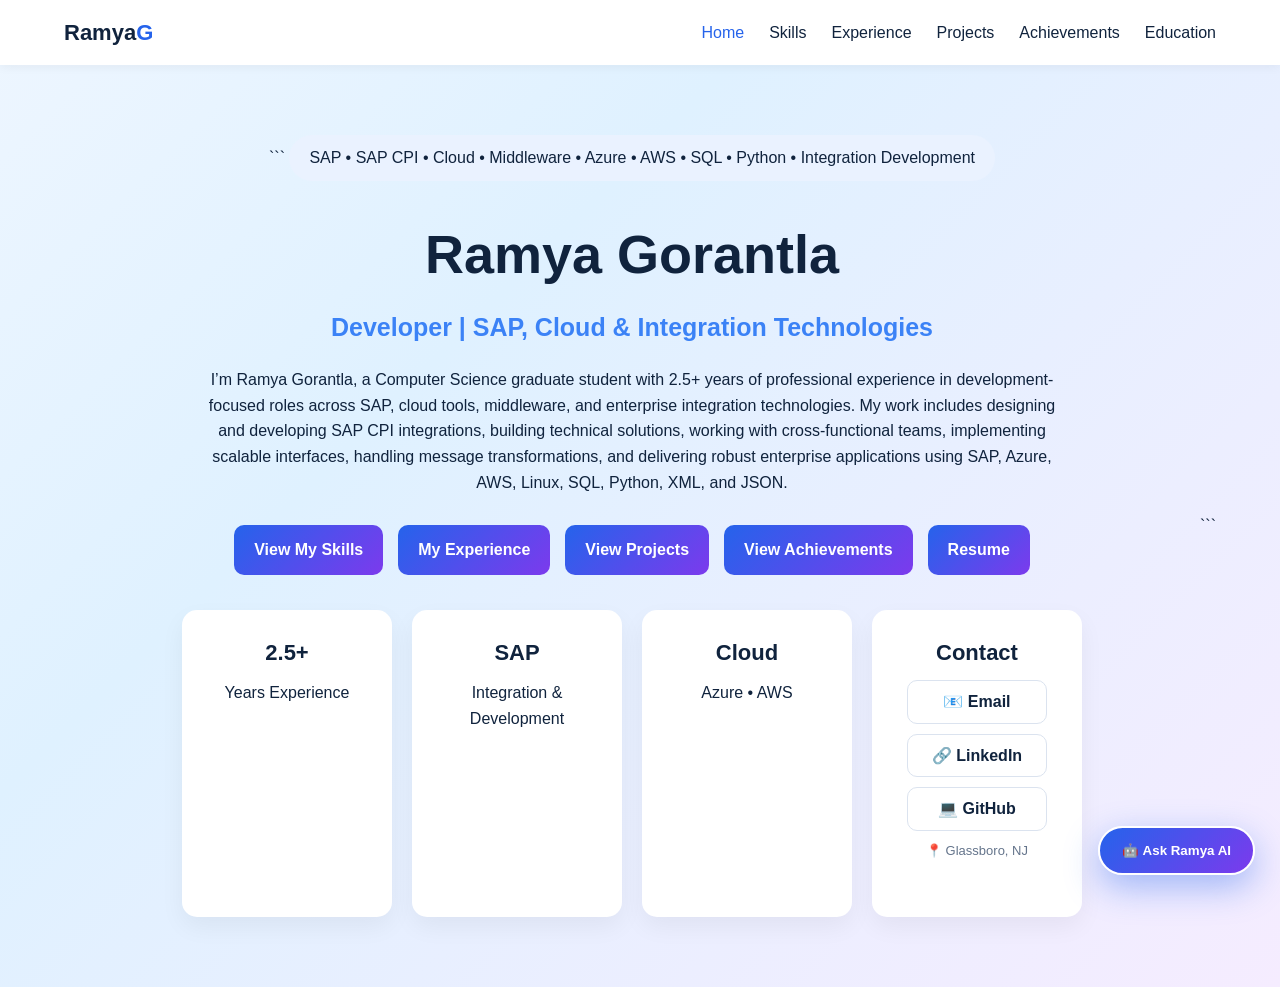
==== index.html @ 00a79044 "Update index.html" ====
<!DOCTYPE html>

<html lang="en">
<head>
  <meta charset="UTF-8" />
  <meta name="viewport" content="width=device-width, initial-scale=1.0" />
  <title>Ramya Gorantla | Portfolio</title>
  <link rel="stylesheet" href="./style.css?v=113">
</head>
<body>

<nav class="navbar">
  <div class="nav-container">
    <div class="logo">Ramya<span>G</span></div>
    <ul class="nav-links">
      <li><a class="active" href="index.html">Home</a></li>
      <li><a href="skills.html">Skills</a></li>
      <li><a href="experience.html">Experience</a></li>
      <li><a href="projects.html">Projects</a></li>
      <li><a href="achievements.html">Achievements</a></li>
      <li><a href="education.html">Education</a></li>
    </ul>
  </div>
</nav>

<div class="container">
  <section class="hero">
    <div class="hero-left">

```
  <p class="tag">SAP • SAP CPI • Cloud • Middleware • Azure • AWS • SQL • Python • Integration Development</p>

  <h1>Ramya Gorantla</h1>
  <h2>Developer | SAP, Cloud & Integration Technologies</h2>

  <p>
    I’m Ramya Gorantla, a Computer Science graduate student with 2.5+ years of professional experience in development-focused roles across SAP, cloud tools, middleware, and enterprise integration technologies.
    My work includes designing and developing SAP CPI integrations, building technical solutions, working with cross-functional teams, implementing scalable interfaces, handling message transformations, and delivering robust enterprise applications using SAP, Azure, AWS, Linux, SQL, Python, XML, and JSON.
  </p>

  <div class="hero-buttons">
    <a class="btn btn-primary" href="skills.html">View My Skills</a>
    <a class="btn btn-primary" href="experience.html">My Experience</a>
    <a class="btn btn-primary" href="projects.html">View Projects</a>
    <a class="btn btn-primary" href="achievements.html">View Achievements</a>
    <a class="btn btn-primary" href="Ramya_Gorantla_Resume.pdf" target="_blank">Resume</a>
  </div>

  <div class="quick-info">

    <div class="info-box">
      <h3>2.5+</h3>
      <p>Years Experience</p>
    </div>

    <div class="info-box">
      <h3>SAP</h3>
      <p>Integration & Development</p>
    </div>

    <div class="info-box">
      <h3>Cloud</h3>
      <p>Azure • AWS</p>
    </div>

    <!-- CONTACT BOX -->
    <div class="info-box">
      <h3>Contact</h3>

      <div class="contact-links">
        <a href="mailto:ramyagorantla786@gmail.com">📧 Email</a>
        <a href="https://www.linkedin.com/in/ramya-gorantla-396429210" target="_blank">🔗 LinkedIn</a>
        <a href="https://github.com/ramyagorantla-dev" target="_blank">💻 GitHub</a>
      </div>

      <p style="margin-top:10px; font-size:13px; color:#64748b;">
        📍 Glassboro, NJ
      </p>

    </div>

  </div>

</div>
```

  </section>
</div>

<!-- SINGLE OVERLAY -->

<div class="chat-overlay" id="chatOverlay"></div>

<button id="openChatbotBtn" class="floating-ai-button" type="button">
  🤖 <span>Ask Ramya AI</span>
</button>

<div class="chatbot-popup" id="chatbotPopup">
  <div class="chatbot-header">
    <span>Ramya AI Assistant</span>

```
<div class="chatbot-header-actions">
  <button id="maximizeChatbotBtn" type="button" title="Maximize">⛶</button>
  <button id="closeChatbotBtn" type="button" title="Close">×</button>
</div>
```

  </div>

  <iframe
    src="https://ramya-ai.onrender.com"
    class="chatbot-frame"
    title="Ramya AI Portfolio Assistant">
  </iframe>
</div>

<script>
  const openBtn = document.getElementById("openChatbotBtn");
  const closeBtn = document.getElementById("closeChatbotBtn");
  const maximizeBtn = document.getElementById("maximizeChatbotBtn");
  const chatbot = document.getElementById("chatbotPopup");
  const overlay = document.getElementById("chatOverlay");

  openBtn.onclick = function () {
    chatbot.classList.add("show-chatbot");
    overlay.classList.add("show-overlay");
  };

  closeBtn.onclick = function () {
    chatbot.classList.remove("show-chatbot");
    chatbot.classList.remove("chatbot-maximized");
    overlay.classList.remove("show-overlay");
    maximizeBtn.textContent = "⛶";
  };

  overlay.onclick = closeBtn.onclick;

  maximizeBtn.onclick = function () {
    chatbot.classList.toggle("chatbot-maximized");
    maximizeBtn.textContent = chatbot.classList.contains("chatbot-maximized") ? "🗗" : "⛶";
  };
</script>

</body>
</html>
---- style.css ----
/* ===== RESET ===== */
* {
  margin: 0;
  padding: 0;
  box-sizing: border-box;
  font-family: "Segoe UI", Arial, sans-serif;
}

/* ===== BODY ===== */
body {
  background: linear-gradient(135deg, #eef6ff 0%, #dff1ff 35%, #f5ecff 100%);
  color: #10233d;
  line-height: 1.6;
}

/* ===== NAVBAR ===== */
.navbar {
  width: 100%;
  background: white;
  padding: 15px 0;
  box-shadow: 0 2px 10px rgba(0,0,0,0.05);
}

.nav-container {
  width: 90%;
  margin: auto;
  display: flex;
  justify-content: space-between;
  align-items: center;
}

.logo {
  font-size: 22px;
  font-weight: bold;
}

.logo span {
  color: #2563eb;
}

.nav-links {
  list-style: none;
  display: flex;
  gap: 25px;
}

.nav-links a {
  text-decoration: none;
  color: #10233d;
  font-weight: 500;
}

.nav-links a.active {
  color: #2563eb;
}

/* ===== HERO ===== */
.container {
  width: 90%;
  max-width: 1200px;
  margin: auto;
}

.hero {
  min-height: calc(100vh - 70px);
  display: flex;
  justify-content: center;
  align-items: center;
  padding: 70px 0;
}

.hero-left {
  max-width: 900px;
  text-align: center;
  margin: 0 auto;
}

/* ===== TAG ===== */
.tag {
  display: inline-block;
  background: #eaf2ff;
  padding: 10px 20px;
  border-radius: 30px;
  margin-bottom: 25px;
}

/* ===== TEXT ===== */
.hero h1 {
  font-size: 54px;
  margin-bottom: 10px;
}

.hero h2 {
  font-size: 25px;
  color: #3b82f6;
  margin-bottom: 20px;
}

.hero p {
  margin: 0 auto 30px;
  max-width: 850px;
}

/* ===== BUTTONS ===== */
.hero-buttons {
  display: flex;
  justify-content: center;
  flex-wrap: wrap;
  gap: 15px;
  margin-bottom: 35px;
}

.btn {
  padding: 12px 20px;
  border-radius: 10px;
  text-decoration: none;
  font-weight: 600;
}

.btn-primary {
  background: linear-gradient(135deg, #2563eb, #7c3aed);
  color: white;
}

/* ===== INFO BOXES (FIXED) ===== */
.quick-info {
  display: grid;
  grid-template-columns: repeat(4, 1fr);
  gap: 20px;
  max-width: 1050px;
  margin: 0 auto;
}

.info-box {
  background: white;
  padding: 25px;
  border-radius: 15px;
  min-height: 200px;
  text-align: center;
  box-shadow: 0 10px 25px rgba(0,0,0,0.05);
}

.info-box h3 {
  font-size: 22px;
  margin-bottom: 10px;
}

/* ===== CONTACT LINKS ===== */
.contact-links {
  display: flex;
  flex-direction: column;
  gap: 10px;
  align-items: center;
}

.contact-links a {
  width: 140px;
  padding: 8px 10px;
  border: 1px solid #dbe3ef;
  border-radius: 10px;
  text-decoration: none;
  color: #10233d;
  font-weight: 600;
  background: white;
}

/* ===== FLOATING BUTTON ===== */
.floating-ai-button {
  position: fixed;
  right: 25px;
  bottom: 25px;
  z-index: 999999;
  background: linear-gradient(135deg, #2563eb, #7c3aed);
  color: white;
  border: 2px solid white;
  padding: 15px 22px;
  border-radius: 999px;
  font-weight: 700;
  cursor: pointer;
  box-shadow: 0 12px 35px rgba(37,99,235,0.4);
}

/* ===== OVERLAY ===== */
.chat-overlay {
  position: fixed;
  inset: 0;
  background: rgba(15, 23, 42, 0.35);
  backdrop-filter: blur(4px);
  z-index: 999997;
  display: none;
}

.chat-overlay.show-overlay {
  display: block;
}

/* ===== CHATBOT ===== */
.chatbot-popup {
  position: fixed;
  top: 0;
  right: 0;
  width: 430px;
  height: 100vh;
  background: #0f172a;
  transform: translateX(100%);
  transition: transform 0.35s ease;
  z-index: 999998;
  display: flex;
  flex-direction: column;
}

.chatbot-popup.show-chatbot {
  transform: translateX(0);
}

.chatbot-header {
  height: 58px;
  background: linear-gradient(135deg, #2563eb, #7c3aed);
  color: white;
  display: flex;
  justify-content: space-between;
  align-items: center;
  padding: 16px;
  font-weight: 700;
}

.chatbot-frame {
  width: 100%;
  height: calc(100% - 58px);
  border: none;
}

/* ===== RESPONSIVE ===== */
@media (max-width: 900px) {
  .quick-info {
    grid-template-columns: repeat(2, 1fr);
  }
}

@media (max-width: 600px) {
  .quick-info {
    grid-template-columns: 1fr;
  }

  .hero h1 {
    font-size: 38px;
  }

  .hero h2 {
    font-size: 22px;
  }

  .nav-container {
    flex-direction: column;
    gap: 12px;
  }

  .nav-links {
    flex-wrap: wrap;
    justify-content: center;
  }
}
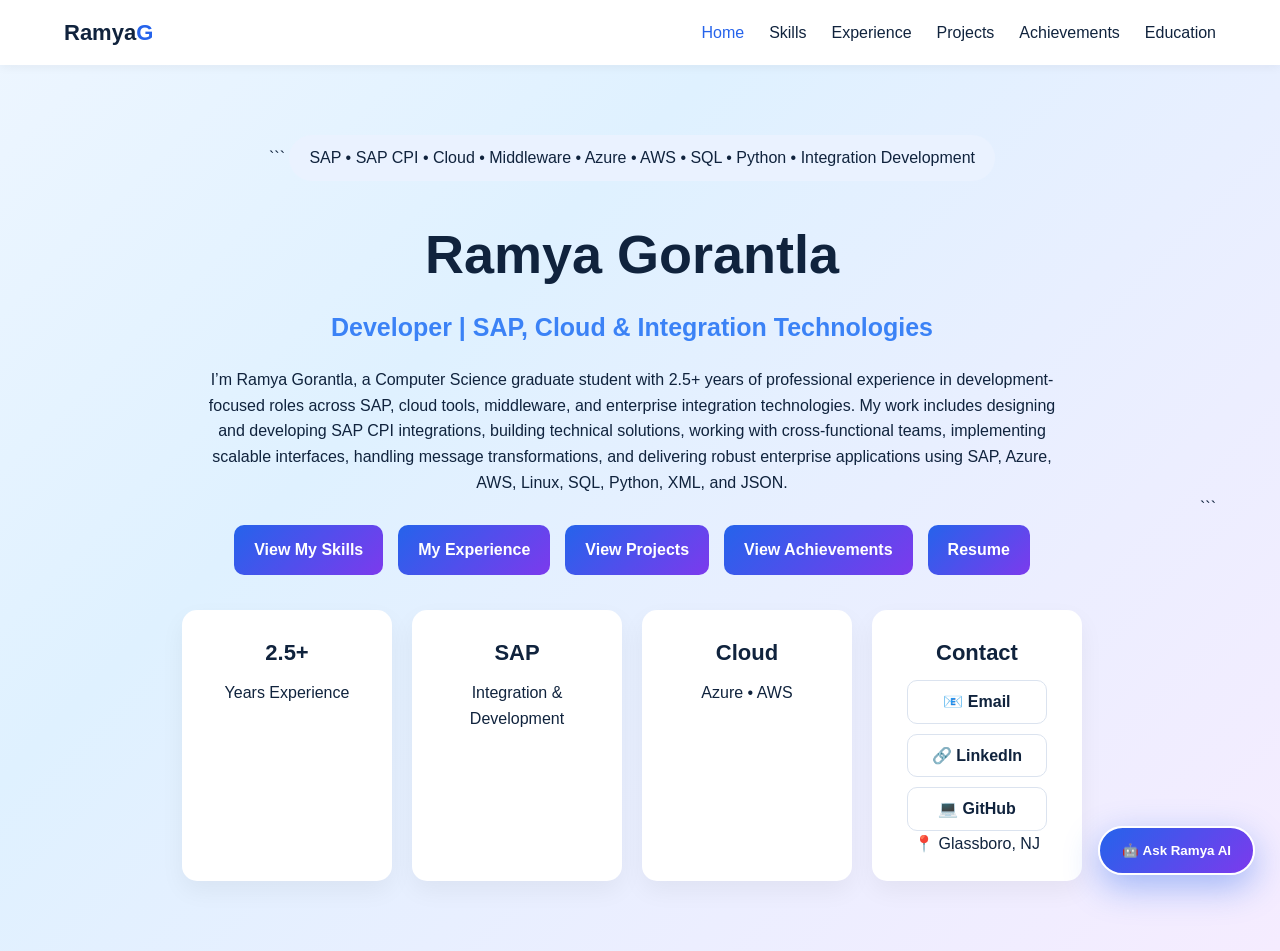
==== commit cea961cd: "Update index.html" ====
--- a/index.html
+++ b/index.html
@@ -62,22 +62,21 @@
       <h3>Cloud</h3>
       <p>Azure • AWS</p>
     </div>
+    
+    <div class="info-box">
+  <h3>Contact</h3>
 
-    <!-- CONTACT BOX -->
-    <div class="info-box">
-      <h3>Contact</h3>
+  <div class="contact-links">
+    <a href="mailto:yourmail@gmail.com">📧 Email</a>
+    <a href="https://linkedin.com/in/yourprofile" target="_blank">🔗 LinkedIn</a>
+    <a href="https://github.com/ramyagorantla-dev" target="_blank">💻 GitHub</a>
+  </div>
 
-      <div class="contact-links">
-        <a href="mailto:ramyagorantla786@gmail.com">📧 Email</a>
-        <a href="https://www.linkedin.com/in/ramya-gorantla-396429210" target="_blank">🔗 LinkedIn</a>
-        <a href="https://github.com/ramyagorantla-dev" target="_blank">💻 GitHub</a>
-      </div>
-
-      <p style="margin-top:10px; font-size:13px; color:#64748b;">
-        📍 Glassboro, NJ
-      </p>
-
-    </div>
+  <!-- ✅ LOCATION -->
+  <div class="location">
+    📍 Glassboro, NJ
+  </div>
+</div>
 
   </div>
 
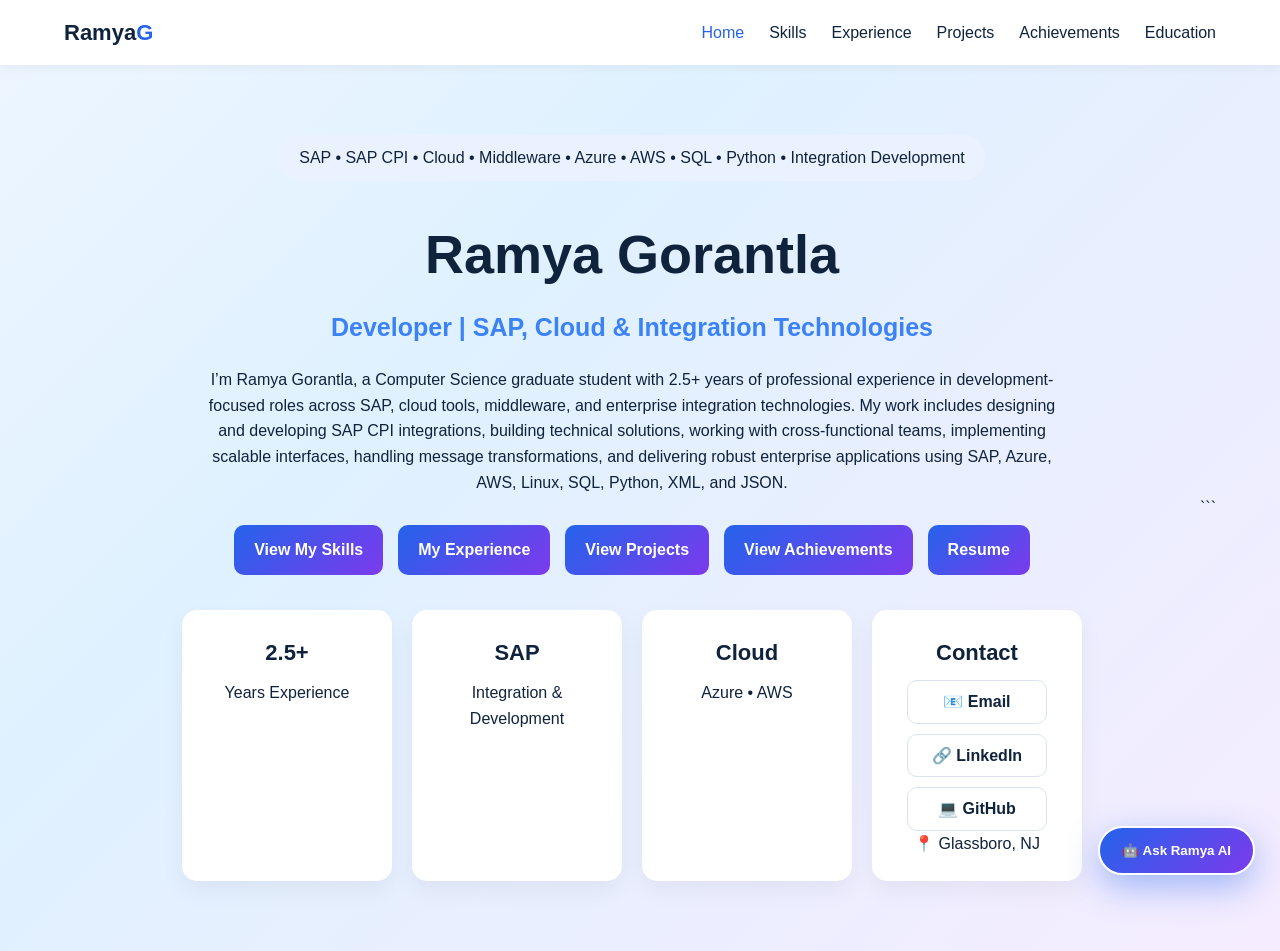
==== commit 5d6dc1f4: "Update index.html" ====
--- a/index.html
+++ b/index.html
@@ -27,7 +27,6 @@
   <section class="hero">
     <div class="hero-left">
 
-```
   <p class="tag">SAP • SAP CPI • Cloud • Middleware • Azure • AWS • SQL • Python • Integration Development</p>
 
   <h1>Ramya Gorantla</h1>
--- a/style.css
+++ b/style.css
@@ -260,3 +260,58 @@
     justify-content: center;
   }
 }
+/* ===== SKILLS PAGE ===== */
+
+.page-title {
+  text-align: center;
+  margin-top: 40px;
+  font-size: 42px;
+}
+
+.page-subtitle {
+  text-align: center;
+  max-width: 700px;
+  margin: 10px auto 40px;
+  color: #475569;
+}
+
+.skills-grid {
+  display: grid;
+  grid-template-columns: repeat(3, 1fr);
+  gap: 25px;
+  margin-bottom: 50px;
+}
+
+.skill-card {
+  background: white;
+  padding: 25px;
+  border-radius: 15px;
+  box-shadow: 0 10px 25px rgba(0,0,0,0.05);
+  transition: 0.3s;
+}
+
+.skill-card:hover {
+  transform: translateY(-5px);
+}
+
+.skill-card h3 {
+  margin-bottom: 10px;
+  font-size: 20px;
+}
+
+.skill-card p {
+  color: #475569;
+}
+
+/* Responsive */
+@media (max-width: 900px) {
+  .skills-grid {
+    grid-template-columns: repeat(2, 1fr);
+  }
+}
+
+@media (max-width: 600px) {
+  .skills-grid {
+    grid-template-columns: 1fr;
+  }
+}
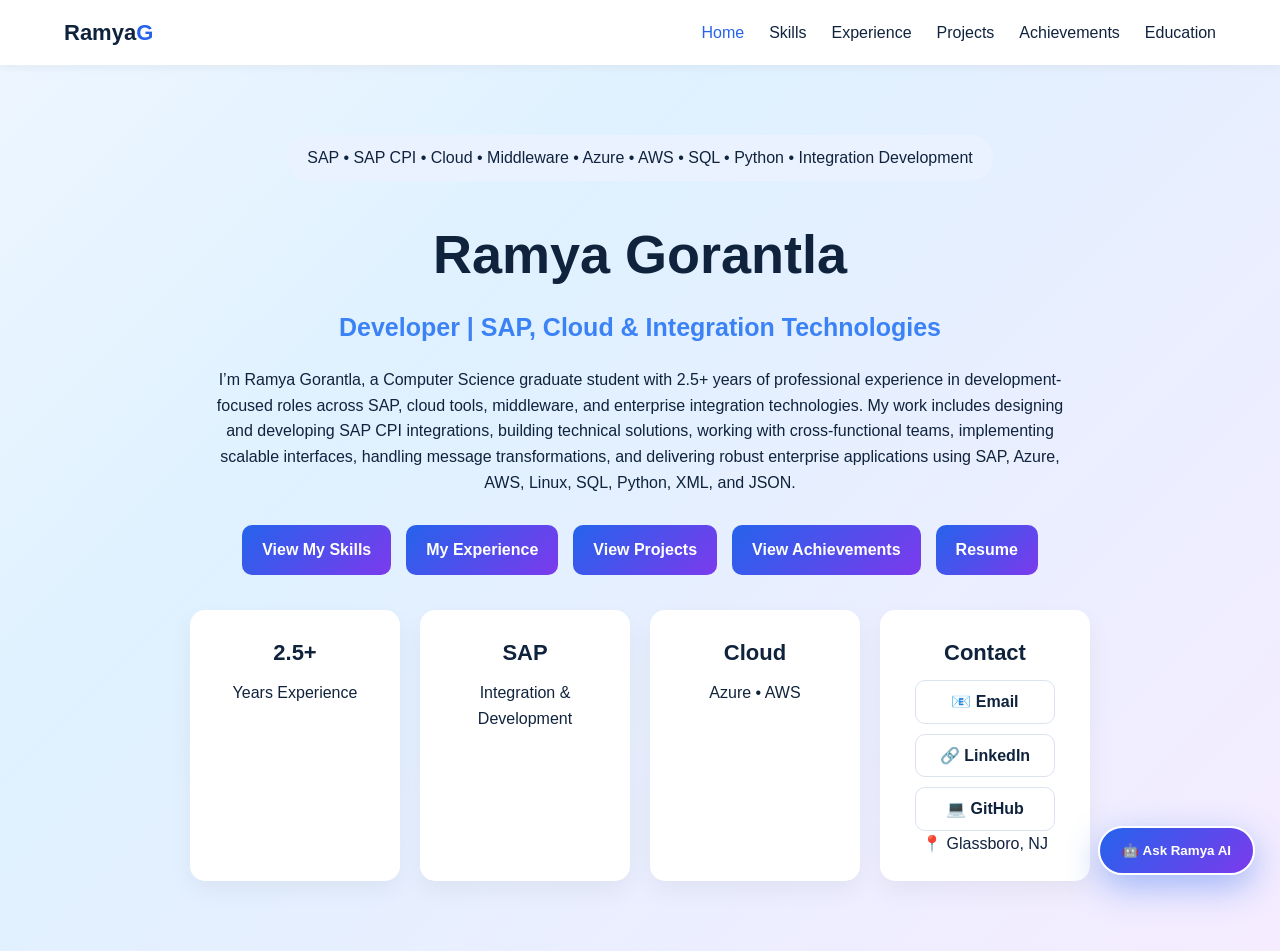
==== commit 23df5e75: "Update index.html" ====
--- a/index.html
+++ b/index.html
@@ -1,11 +1,10 @@
 <!DOCTYPE html>
-
 <html lang="en">
 <head>
   <meta charset="UTF-8" />
   <meta name="viewport" content="width=device-width, initial-scale=1.0" />
   <title>Ramya Gorantla | Portfolio</title>
-  <link rel="stylesheet" href="./style.css?v=113">
+  <link rel="stylesheet" href="./style.css?v=5000" />
 </head>
 <body>
 
@@ -27,65 +26,56 @@
   <section class="hero">
     <div class="hero-left">
 
-  <p class="tag">SAP • SAP CPI • Cloud • Middleware • Azure • AWS • SQL • Python • Integration Development</p>
+      <p class="tag">SAP • SAP CPI • Cloud • Middleware • Azure • AWS • SQL • Python • Integration Development</p>
 
-  <h1>Ramya Gorantla</h1>
-  <h2>Developer | SAP, Cloud & Integration Technologies</h2>
+      <h1>Ramya Gorantla</h1>
+      <h2>Developer | SAP, Cloud & Integration Technologies</h2>
 
-  <p>
-    I’m Ramya Gorantla, a Computer Science graduate student with 2.5+ years of professional experience in development-focused roles across SAP, cloud tools, middleware, and enterprise integration technologies.
-    My work includes designing and developing SAP CPI integrations, building technical solutions, working with cross-functional teams, implementing scalable interfaces, handling message transformations, and delivering robust enterprise applications using SAP, Azure, AWS, Linux, SQL, Python, XML, and JSON.
-  </p>
+      <p>
+        I’m Ramya Gorantla, a Computer Science graduate student with 2.5+ years of professional experience in development-focused roles across SAP, cloud tools, middleware, and enterprise integration technologies.
+        My work includes designing and developing SAP CPI integrations, building technical solutions, working with cross-functional teams, implementing scalable interfaces, handling message transformations, and delivering robust enterprise applications using SAP, Azure, AWS, Linux, SQL, Python, XML, and JSON.
+      </p>
 
-  <div class="hero-buttons">
-    <a class="btn btn-primary" href="skills.html">View My Skills</a>
-    <a class="btn btn-primary" href="experience.html">My Experience</a>
-    <a class="btn btn-primary" href="projects.html">View Projects</a>
-    <a class="btn btn-primary" href="achievements.html">View Achievements</a>
-    <a class="btn btn-primary" href="Ramya_Gorantla_Resume.pdf" target="_blank">Resume</a>
-  </div>
+      <div class="hero-buttons">
+        <a class="btn btn-primary" href="skills.html">View My Skills</a>
+        <a class="btn btn-primary" href="experience.html">My Experience</a>
+        <a class="btn btn-primary" href="projects.html">View Projects</a>
+        <a class="btn btn-primary" href="achievements.html">View Achievements</a>
+        <a class="btn btn-primary" href="Ramya_Gorantla_Resume.pdf" target="_blank">Resume</a>
+      </div>
 
-  <div class="quick-info">
+      <div class="quick-info">
 
-    <div class="info-box">
-      <h3>2.5+</h3>
-      <p>Years Experience</p>
+        <div class="info-box">
+          <h3>2.5+</h3>
+          <p>Years Experience</p>
+        </div>
+
+        <div class="info-box">
+          <h3>SAP</h3>
+          <p>Integration & Development</p>
+        </div>
+
+        <div class="info-box">
+          <h3>Cloud</h3>
+          <p>Azure • AWS</p>
+        </div>
+
+        <div class="info-box">
+          <h3>Contact</h3>
+          <div class="contact-links">
+            <a href="mailto:ramyagorantla2001@gmail.com">📧 Email</a>
+            <a href="https://www.linkedin.com/in/ramya-gorantla-396429210" target="_blank">🔗 LinkedIn</a>
+            <a href="https://github.com/ramyagorantla-dev" target="_blank">💻 GitHub</a>
+          </div>
+          <div class="location">📍 Glassboro, NJ</div>
+        </div>
+
+      </div>
+
     </div>
-
-    <div class="info-box">
-      <h3>SAP</h3>
-      <p>Integration & Development</p>
-    </div>
-
-    <div class="info-box">
-      <h3>Cloud</h3>
-      <p>Azure • AWS</p>
-    </div>
-    
-    <div class="info-box">
-  <h3>Contact</h3>
-
-  <div class="contact-links">
-    <a href="mailto:yourmail@gmail.com">📧 Email</a>
-    <a href="https://linkedin.com/in/yourprofile" target="_blank">🔗 LinkedIn</a>
-    <a href="https://github.com/ramyagorantla-dev" target="_blank">💻 GitHub</a>
-  </div>
-
-  <!-- ✅ LOCATION -->
-  <div class="location">
-    📍 Glassboro, NJ
-  </div>
-</div>
-
-  </div>
-
-</div>
-```
-
   </section>
 </div>
-
-<!-- SINGLE OVERLAY -->
 
 <div class="chat-overlay" id="chatOverlay"></div>
 
@@ -97,13 +87,10 @@
   <div class="chatbot-header">
     <span>Ramya AI Assistant</span>
 
-```
-<div class="chatbot-header-actions">
-  <button id="maximizeChatbotBtn" type="button" title="Maximize">⛶</button>
-  <button id="closeChatbotBtn" type="button" title="Close">×</button>
-</div>
-```
-
+    <div class="chatbot-header-actions">
+      <button id="maximizeChatbotBtn" type="button" title="Maximize">⛶</button>
+      <button id="closeChatbotBtn" type="button" title="Close">×</button>
+    </div>
   </div>
 
   <iframe
@@ -134,7 +121,9 @@
 
   overlay.onclick = closeBtn.onclick;
 
-  maximizeBtn.onclick = function () {
+  maximizeBtn.onclick = function (e) {
+    e.preventDefault();
+    e.stopPropagation();
     chatbot.classList.toggle("chatbot-maximized");
     maximizeBtn.textContent = chatbot.classList.contains("chatbot-maximized") ? "🗗" : "⛶";
   };
--- a/style.css
+++ b/style.css
@@ -315,3 +315,223 @@
     grid-template-columns: 1fr;
   }
 }
+
+/* ===== PROJECT GRID ===== */
+.projects-grid {
+  display: grid;
+  grid-template-columns: repeat(2, 1fr);
+  gap: 25px;
+  margin-top: 30px;
+}
+
+/* ===== PROJECT CARD ===== */
+.project-card {
+  background: white;
+  padding: 20px;
+  border-radius: 15px;
+  box-shadow: 0 10px 25px rgba(0,0,0,0.05);
+  text-align: left;
+  transition: 0.3s;
+}
+
+.project-card:hover {
+  transform: translateY(-5px);
+}
+
+.project-card h3 {
+  margin-bottom: 8px;
+}
+
+.project-card h4 {
+  color: #3b82f6;
+  font-size: 14px;
+  margin-bottom: 10px;
+}
+
+.project-card p {
+  font-size: 14px;
+  margin-bottom: 10px;
+}
+
+.project-card a {
+  color: #2563eb;
+  font-weight: 600;
+  text-decoration: none;
+}
+
+/* ===== RESPONSIVE ===== */
+@media (max-width: 800px) {
+  .projects-grid {
+    grid-template-columns: 1fr;
+  }
+}
+
+/* ===== SECTION TITLE ===== */
+.section-title {
+  margin-top: 40px;
+  margin-bottom: 20px;
+  font-size: 22px;
+  text-align: left;
+}
+
+/* ===== CERT GRID ===== */
+.cert-grid {
+  display: grid;
+  grid-template-columns: repeat(3, 1fr);
+  gap: 25px;
+}
+
+/* ===== CERT CARD ===== */
+.cert-card {
+  background: white;
+  padding: 20px;
+  border-radius: 15px;
+  text-align: center;
+  box-shadow: 0 10px 25px rgba(0,0,0,0.05);
+}
+
+.cert-card img {
+  width: 100%;
+  height: 150px;
+  object-fit: contain;
+  margin-bottom: 15px;
+}
+
+.cert-card h3 {
+  font-size: 16px;
+  margin-bottom: 5px;
+}
+
+.cert-card p {
+  font-size: 13px;
+  color: #64748b;
+}
+
+.cert-card a {
+  display: inline-block;
+  margin-top: 10px;
+  color: #2563eb;
+  font-weight: 600;
+}
+
+/* ===== PUBLICATION ===== */
+.publication-card {
+  display: flex;
+  gap: 20px;
+  background: white;
+  padding: 20px;
+  border-radius: 15px;
+  box-shadow: 0 10px 25px rgba(0,0,0,0.05);
+}
+
+.publication-card img {
+  width: 250px;
+  border-radius: 10px;
+}
+
+.publication-card h3 {
+  margin-bottom: 8px;
+}
+
+/* ===== RESPONSIVE ===== */
+@media (max-width: 900px) {
+  .cert-grid {
+    grid-template-columns: 1fr;
+  }
+
+  .publication-card {
+    flex-direction: column;
+  }
+
+  .publication-card img {
+    width: 100%;
+  }
+}
+
+/* ===== EDUCATION PAGE ===== */
+.education-container {
+  text-align: center;
+}
+
+.education-grid {
+  display: grid;
+  grid-template-columns: repeat(2, 1fr);
+  gap: 30px;
+  margin-top: 40px;
+}
+
+.education-card {
+  background: white;
+  padding: 35px 28px;
+  border-radius: 22px;
+  box-shadow: 0 16px 38px rgba(37, 99, 235, 0.12);
+  text-align: center;
+  transition: 0.3s ease;
+}
+
+.education-card:hover {
+  transform: translateY(-6px);
+}
+
+.edu-icon {
+  font-size: 42px;
+  margin-bottom: 15px;
+}
+
+.education-card h3 {
+  font-size: 24px;
+  margin-bottom: 10px;
+  color: #10233d;
+}
+
+.education-card h4 {
+  font-size: 18px;
+  color: #2563eb;
+  margin-bottom: 12px;
+}
+
+.education-card p {
+  color: #36587e;
+  margin-bottom: 8px;
+}
+
+.edu-tags {
+  margin-top: 18px;
+  display: flex;
+  flex-wrap: wrap;
+  justify-content: center;
+  gap: 10px;
+}
+
+.edu-tags span {
+  background: #eef6ff;
+  color: #2563eb;
+  padding: 7px 12px;
+  border-radius: 999px;
+  font-size: 13px;
+  font-weight: 600;
+}
+
+@media (max-width: 800px) {
+  .education-grid {
+    grid-template-columns: 1fr;
+  }
+}
+
+.chatbot-popup.chatbot-maximized {
+  width: 90vw !important;
+  height: 90vh !important;
+  top: 50% !important;
+  right: 50% !important;
+  transform: translate(50%, -50%) !important;
+  border-radius: 20px !important;
+}
+
+.chatbot-popup.chatbot-maximized {
+  width: 90vw !important;
+  height: 90vh !important;
+  top: 50% !important;
+  right: 50% !important;
+  transform: translate(50%, -50%) !important;
+  border-radius: 20px !important;
+}
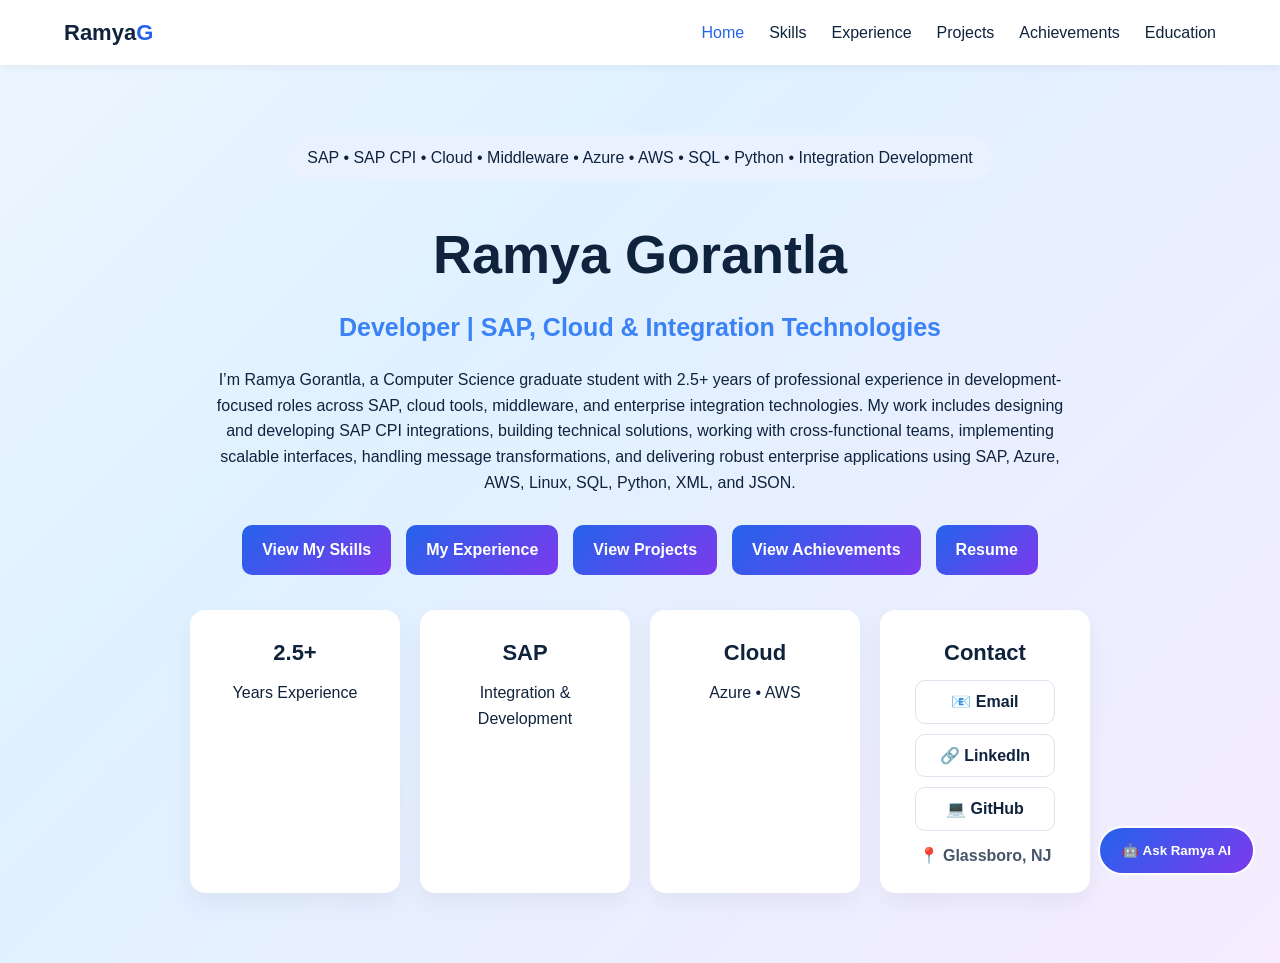
==== commit 0035a187: "Update index.html" ====
--- a/index.html
+++ b/index.html
@@ -101,32 +101,45 @@
 </div>
 
 <script>
-  const openBtn = document.getElementById("openChatbotBtn");
-  const closeBtn = document.getElementById("closeChatbotBtn");
-  const maximizeBtn = document.getElementById("maximizeChatbotBtn");
-  const chatbot = document.getElementById("chatbotPopup");
-  const overlay = document.getElementById("chatOverlay");
+  document.addEventListener("DOMContentLoaded", function () {
+    const openBtn = document.getElementById("openChatbotBtn");
+    const closeBtn = document.getElementById("closeChatbotBtn");
+    const maximizeBtn = document.getElementById("maximizeChatbotBtn");
+    const chatbot = document.getElementById("chatbotPopup");
+    const overlay = document.getElementById("chatOverlay");
 
-  openBtn.onclick = function () {
-    chatbot.classList.add("show-chatbot");
-    overlay.classList.add("show-overlay");
-  };
+    openBtn.addEventListener("click", function () {
+      chatbot.classList.add("show-chatbot");
+      overlay.classList.add("show-overlay");
+    });
 
-  closeBtn.onclick = function () {
-    chatbot.classList.remove("show-chatbot");
-    chatbot.classList.remove("chatbot-maximized");
-    overlay.classList.remove("show-overlay");
-    maximizeBtn.textContent = "⛶";
-  };
+    closeBtn.addEventListener("click", function () {
+      chatbot.classList.remove("show-chatbot");
+      chatbot.classList.remove("chatbot-maximized");
+      overlay.classList.remove("show-overlay");
+      maximizeBtn.textContent = "⛶";
+    });
 
-  overlay.onclick = closeBtn.onclick;
+    overlay.addEventListener("click", function () {
+      chatbot.classList.remove("show-chatbot");
+      chatbot.classList.remove("chatbot-maximized");
+      overlay.classList.remove("show-overlay");
+      maximizeBtn.textContent = "⛶";
+    });
 
-  maximizeBtn.onclick = function (e) {
-    e.preventDefault();
-    e.stopPropagation();
-    chatbot.classList.toggle("chatbot-maximized");
-    maximizeBtn.textContent = chatbot.classList.contains("chatbot-maximized") ? "🗗" : "⛶";
-  };
+    maximizeBtn.addEventListener("click", function (e) {
+      e.preventDefault();
+      e.stopPropagation();
+
+      chatbot.classList.toggle("chatbot-maximized");
+
+      if (chatbot.classList.contains("chatbot-maximized")) {
+        maximizeBtn.textContent = "🗗";
+      } else {
+        maximizeBtn.textContent = "⛶";
+      }
+    });
+  });
 </script>
 
 </body>
--- a/style.css
+++ b/style.css
@@ -75,7 +75,6 @@
   margin: 0 auto;
 }
 
-/* ===== TAG ===== */
 .tag {
   display: inline-block;
   background: #eaf2ff;
@@ -84,7 +83,6 @@
   margin-bottom: 25px;
 }
 
-/* ===== TEXT ===== */
 .hero h1 {
   font-size: 54px;
   margin-bottom: 10px;
@@ -122,7 +120,7 @@
   color: white;
 }
 
-/* ===== INFO BOXES (FIXED) ===== */
+/* ===== INFO BOXES ===== */
 .quick-info {
   display: grid;
   grid-template-columns: repeat(4, 1fr);
@@ -145,7 +143,7 @@
   margin-bottom: 10px;
 }
 
-/* ===== CONTACT LINKS ===== */
+/* ===== CONTACT ===== */
 .contact-links {
   display: flex;
   flex-direction: column;
@@ -162,6 +160,12 @@
   color: #10233d;
   font-weight: 600;
   background: white;
+}
+
+.location {
+  margin-top: 12px;
+  font-weight: 600;
+  color: #475569;
 }
 
 /* ===== FLOATING BUTTON ===== */
@@ -177,7 +181,6 @@
   border-radius: 999px;
   font-weight: 700;
   cursor: pointer;
-  box-shadow: 0 12px 35px rgba(37,99,235,0.4);
 }
 
 /* ===== OVERLAY ===== */
@@ -224,314 +227,98 @@
   font-weight: 700;
 }
 
+.chatbot-header-actions button {
+  margin-left: 8px;
+  background: white;
+  border: none;
+  padding: 5px 8px;
+  border-radius: 5px;
+  cursor: pointer;
+}
+
 .chatbot-frame {
   width: 100%;
   height: calc(100% - 58px);
   border: none;
 }
 
-/* ===== RESPONSIVE ===== */
-@media (max-width: 900px) {
-  .quick-info {
-    grid-template-columns: repeat(2, 1fr);
-  }
-}
-
-@media (max-width: 600px) {
-  .quick-info {
-    grid-template-columns: 1fr;
-  }
-
-  .hero h1 {
-    font-size: 38px;
-  }
-
-  .hero h2 {
-    font-size: 22px;
-  }
-
-  .nav-container {
-    flex-direction: column;
-    gap: 12px;
-  }
-
-  .nav-links {
-    flex-wrap: wrap;
-    justify-content: center;
-  }
-}
-/* ===== SKILLS PAGE ===== */
-
-.page-title {
-  text-align: center;
-  margin-top: 40px;
-  font-size: 42px;
-}
-
-.page-subtitle {
-  text-align: center;
-  max-width: 700px;
-  margin: 10px auto 40px;
-  color: #475569;
-}
-
-.skills-grid {
-  display: grid;
-  grid-template-columns: repeat(3, 1fr);
-  gap: 25px;
-  margin-bottom: 50px;
-}
-
-.skill-card {
-  background: white;
-  padding: 25px;
-  border-radius: 15px;
-  box-shadow: 0 10px 25px rgba(0,0,0,0.05);
-  transition: 0.3s;
-}
-
-.skill-card:hover {
-  transform: translateY(-5px);
-}
-
-.skill-card h3 {
-  margin-bottom: 10px;
-  font-size: 20px;
-}
-
-.skill-card p {
-  color: #475569;
-}
-
-/* Responsive */
-@media (max-width: 900px) {
-  .skills-grid {
-    grid-template-columns: repeat(2, 1fr);
-  }
-}
-
-@media (max-width: 600px) {
-  .skills-grid {
-    grid-template-columns: 1fr;
-  }
-}
-
-/* ===== PROJECT GRID ===== */
-.projects-grid {
-  display: grid;
-  grid-template-columns: repeat(2, 1fr);
-  gap: 25px;
-  margin-top: 30px;
-}
-
-/* ===== PROJECT CARD ===== */
-.project-card {
-  background: white;
-  padding: 20px;
-  border-radius: 15px;
-  box-shadow: 0 10px 25px rgba(0,0,0,0.05);
-  text-align: left;
-  transition: 0.3s;
-}
-
-.project-card:hover {
-  transform: translateY(-5px);
-}
-
-.project-card h3 {
-  margin-bottom: 8px;
-}
-
-.project-card h4 {
-  color: #3b82f6;
-  font-size: 14px;
-  margin-bottom: 10px;
-}
-
-.project-card p {
-  font-size: 14px;
-  margin-bottom: 10px;
-}
-
-.project-card a {
-  color: #2563eb;
-  font-weight: 600;
-  text-decoration: none;
-}
-
-/* ===== RESPONSIVE ===== */
-@media (max-width: 800px) {
-  .projects-grid {
-    grid-template-columns: 1fr;
-  }
-}
-
-/* ===== SECTION TITLE ===== */
-.section-title {
-  margin-top: 40px;
-  margin-bottom: 20px;
-  font-size: 22px;
-  text-align: left;
-}
-
-/* ===== CERT GRID ===== */
-.cert-grid {
-  display: grid;
-  grid-template-columns: repeat(3, 1fr);
-  gap: 25px;
-}
-
-/* ===== CERT CARD ===== */
-.cert-card {
-  background: white;
-  padding: 20px;
-  border-radius: 15px;
-  text-align: center;
-  box-shadow: 0 10px 25px rgba(0,0,0,0.05);
-}
-
-.cert-card img {
-  width: 100%;
-  height: 150px;
-  object-fit: contain;
-  margin-bottom: 15px;
-}
-
-.cert-card h3 {
-  font-size: 16px;
-  margin-bottom: 5px;
-}
-
-.cert-card p {
-  font-size: 13px;
-  color: #64748b;
-}
-
-.cert-card a {
-  display: inline-block;
-  margin-top: 10px;
-  color: #2563eb;
-  font-weight: 600;
-}
-
-/* ===== PUBLICATION ===== */
-.publication-card {
-  display: flex;
-  gap: 20px;
-  background: white;
-  padding: 20px;
-  border-radius: 15px;
-  box-shadow: 0 10px 25px rgba(0,0,0,0.05);
-}
-
-.publication-card img {
-  width: 250px;
-  border-radius: 10px;
-}
-
-.publication-card h3 {
-  margin-bottom: 8px;
-}
-
-/* ===== RESPONSIVE ===== */
-@media (max-width: 900px) {
-  .cert-grid {
-    grid-template-columns: 1fr;
-  }
-
-  .publication-card {
-    flex-direction: column;
-  }
-
-  .publication-card img {
-    width: 100%;
-  }
-}
-
-/* ===== EDUCATION PAGE ===== */
-.education-container {
-  text-align: center;
-}
-
-.education-grid {
-  display: grid;
-  grid-template-columns: repeat(2, 1fr);
-  gap: 30px;
-  margin-top: 40px;
-}
-
-.education-card {
-  background: white;
-  padding: 35px 28px;
-  border-radius: 22px;
-  box-shadow: 0 16px 38px rgba(37, 99, 235, 0.12);
-  text-align: center;
-  transition: 0.3s ease;
-}
-
-.education-card:hover {
-  transform: translateY(-6px);
-}
-
-.edu-icon {
-  font-size: 42px;
-  margin-bottom: 15px;
-}
-
-.education-card h3 {
-  font-size: 24px;
-  margin-bottom: 10px;
-  color: #10233d;
-}
-
-.education-card h4 {
-  font-size: 18px;
-  color: #2563eb;
-  margin-bottom: 12px;
-}
-
-.education-card p {
-  color: #36587e;
-  margin-bottom: 8px;
-}
-
-.edu-tags {
-  margin-top: 18px;
-  display: flex;
-  flex-wrap: wrap;
-  justify-content: center;
-  gap: 10px;
-}
-
-.edu-tags span {
-  background: #eef6ff;
-  color: #2563eb;
-  padding: 7px 12px;
-  border-radius: 999px;
-  font-size: 13px;
-  font-weight: 600;
-}
-
-@media (max-width: 800px) {
-  .education-grid {
-    grid-template-columns: 1fr;
-  }
-}
-
+/* ===== MAXIMIZE FIX ===== */
 .chatbot-popup.chatbot-maximized {
   width: 90vw !important;
   height: 90vh !important;
   top: 50% !important;
   right: 50% !important;
+  left: auto !important;
   transform: translate(50%, -50%) !important;
   border-radius: 20px !important;
-}
-
-.chatbot-popup.chatbot-maximized {
-  width: 90vw !important;
-  height: 90vh !important;
-  top: 50% !important;
-  right: 50% !important;
-  transform: translate(50%, -50%) !important;
-  border-radius: 20px !important;
-}
+  z-index: 1000000 !important;
+}
+
+/* ===== SKILLS ===== */
+.skills-grid {
+  display: grid;
+  grid-template-columns: repeat(3, 1fr);
+  gap: 25px;
+}
+
+.skill-card {
+  background: white;
+  padding: 25px;
+  border-radius: 15px;
+  box-shadow: 0 10px 25px rgba(0,0,0,0.05);
+}
+
+/* ===== PROJECTS ===== */
+.projects-grid {
+  display: grid;
+  grid-template-columns: repeat(2, 1fr);
+  gap: 25px;
+}
+
+.project-card {
+  background: white;
+  padding: 20px;
+  border-radius: 15px;
+}
+
+/* ===== CERTIFICATIONS ===== */
+.cert-grid {
+  display: grid;
+  grid-template-columns: repeat(3, 1fr);
+  gap: 25px;
+}
+
+.cert-card {
+  background: white;
+  padding: 20px;
+  border-radius: 15px;
+  text-align: center;
+}
+
+/* ===== EDUCATION ===== */
+.education-grid {
+  display: grid;
+  grid-template-columns: repeat(2, 1fr);
+  gap: 30px;
+}
+
+.education-card {
+  background: white;
+  padding: 30px;
+  border-radius: 20px;
+}
+
+/* ===== RESPONSIVE ===== */
+@media (max-width: 900px) {
+  .quick-info,
+  .skills-grid,
+  .projects-grid,
+  .cert-grid,
+  .education-grid {
+    grid-template-columns: 1fr;
+  }
+
+  .hero h1 {
+    font-size: 38px;
+  }
+}
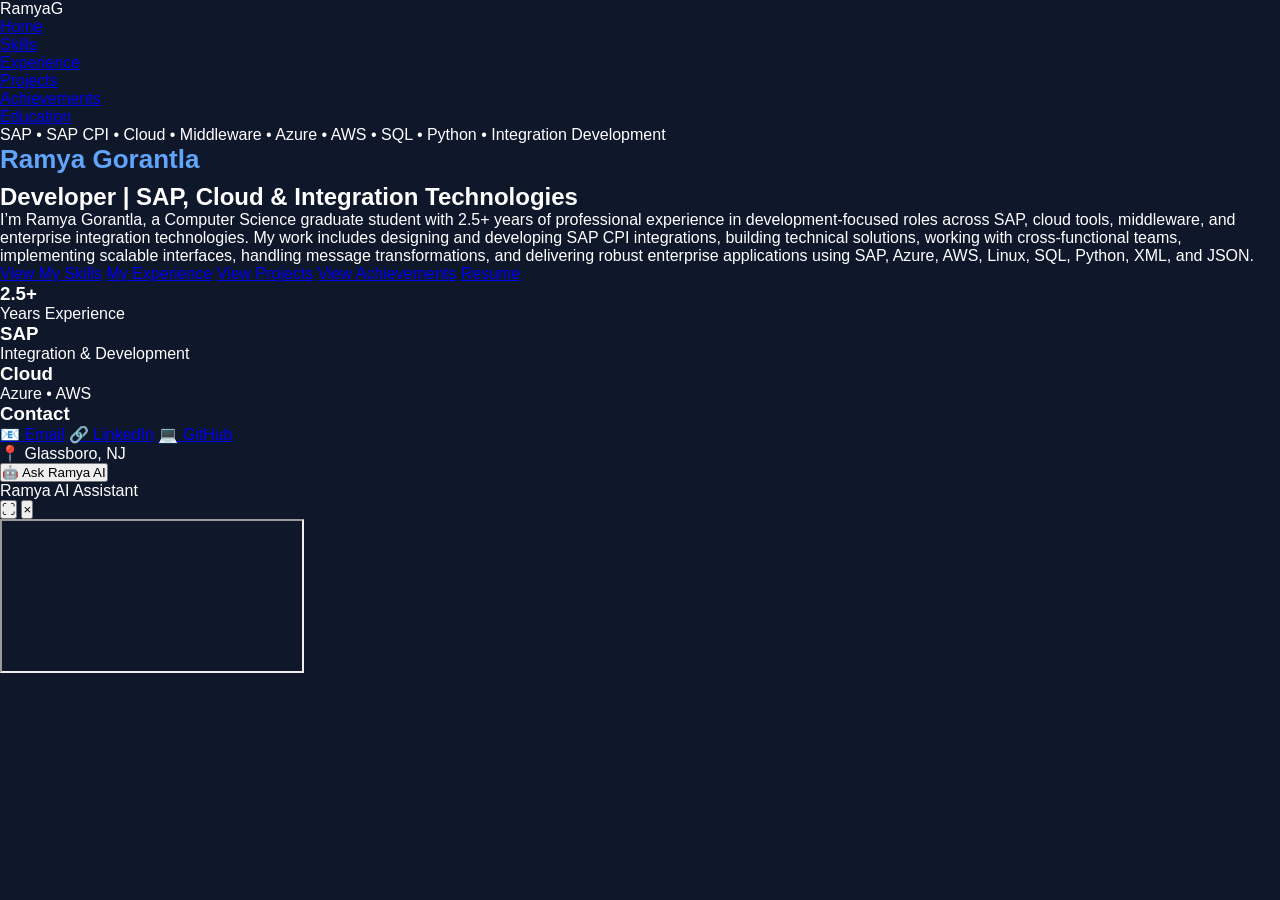
==== commit 7241b7bf: "Update index.html" ====
--- a/index.html
+++ b/index.html
@@ -108,37 +108,29 @@
     const chatbot = document.getElementById("chatbotPopup");
     const overlay = document.getElementById("chatOverlay");
 
-    openBtn.addEventListener("click", function () {
+    openBtn.onclick = function () {
       chatbot.classList.add("show-chatbot");
       overlay.classList.add("show-overlay");
-    });
+    };
 
-    closeBtn.addEventListener("click", function () {
-      chatbot.classList.remove("show-chatbot");
-      chatbot.classList.remove("chatbot-maximized");
+    closeBtn.onclick = function () {
+      chatbot.classList.remove("show-chatbot", "chatbot-maximized");
       overlay.classList.remove("show-overlay");
       maximizeBtn.textContent = "⛶";
-    });
+    };
 
-    overlay.addEventListener("click", function () {
-      chatbot.classList.remove("show-chatbot");
-      chatbot.classList.remove("chatbot-maximized");
-      overlay.classList.remove("show-overlay");
-      maximizeBtn.textContent = "⛶";
-    });
+    overlay.onclick = closeBtn.onclick;
 
-    maximizeBtn.addEventListener("click", function (e) {
+    maximizeBtn.onclick = function (e) {
       e.preventDefault();
       e.stopPropagation();
 
       chatbot.classList.toggle("chatbot-maximized");
 
-      if (chatbot.classList.contains("chatbot-maximized")) {
-        maximizeBtn.textContent = "🗗";
-      } else {
-        maximizeBtn.textContent = "⛶";
-      }
-    });
+      maximizeBtn.textContent = chatbot.classList.contains("chatbot-maximized")
+        ? "🗗"
+        : "⛶";
+    };
   });
 </script>
 
--- a/style.css
+++ b/style.css
@@ -1,324 +1,283 @@
-/* ===== RESET ===== */
 * {
+  box-sizing: border-box;
   margin: 0;
   padding: 0;
-  box-sizing: border-box;
   font-family: "Segoe UI", Arial, sans-serif;
 }
 
-/* ===== BODY ===== */
 body {
-  background: linear-gradient(135deg, #eef6ff 0%, #dff1ff 35%, #f5ecff 100%);
-  color: #10233d;
-  line-height: 1.6;
-}
-
-/* ===== NAVBAR ===== */
-.navbar {
+  background: #0f172a;
+  color: white;
+  min-height: 100vh;
+}
+
+.page {
+  min-height: 100vh;
+  padding: 18px;
+  background: #0f172a;
+}
+
+.card {
+  background: #0f172a;
   width: 100%;
-  background: white;
-  padding: 15px 0;
-  box-shadow: 0 2px 10px rgba(0,0,0,0.05);
-}
-
-.nav-container {
-  width: 90%;
-  margin: auto;
+  height: 100%;
+}
+
+h1 {
+  font-size: 26px;
+  color: #60a5fa;
+  margin-bottom: 8px;
+}
+
+.subtitle {
+  color: #cbd5e1;
+  font-size: 14px;
+  line-height: 1.5;
+  margin-bottom: 14px;
+}
+
+.quick-buttons {
   display: flex;
-  justify-content: space-between;
-  align-items: center;
-}
-
-.logo {
-  font-size: 22px;
-  font-weight: bold;
-}
-
-.logo span {
-  color: #2563eb;
-}
-
-.nav-links {
-  list-style: none;
+  flex-wrap: wrap;
+  gap: 8px;
+  margin-bottom: 14px;
+}
+
+.quick-buttons button {
+  background: #1e40af;
+  color: white;
+  border: none;
+  padding: 8px 12px;
+  border-radius: 999px;
+  cursor: pointer;
+  font-size: 13px;
+}
+
+.chat-box {
+  height: 320px;
+  overflow-y: auto;
+  background: #020617;
+  border: 1px solid #334155;
+  border-radius: 14px;
+  padding: 14px;
+  margin-bottom: 14px;
+}
+
+.bot-message,
+.user-message {
+  padding: 11px 13px;
+  border-radius: 13px;
+  margin-bottom: 12px;
+  font-size: 14px;
+  line-height: 1.5;
+  white-space: pre-wrap;
+}
+
+.bot-message {
+  background: #111827;
+  color: #e5e7eb;
+  border: 1px solid #374151;
+  max-width: 90%;
+}
+
+.user-message {
+  background: #2563eb;
+  color: white;
+  max-width: 85%;
+  margin-left: auto;
+}
+
+.loading {
+  color: #93c5fd;
+  font-style: italic;
+}
+
+.input-row {
   display: flex;
-  gap: 25px;
-}
-
-.nav-links a {
-  text-decoration: none;
-  color: #10233d;
-  font-weight: 500;
-}
-
-.nav-links a.active {
-  color: #2563eb;
-}
-
-/* ===== HERO ===== */
-.container {
-  width: 90%;
-  max-width: 1200px;
-  margin: auto;
-}
-
-.hero {
-  min-height: calc(100vh - 70px);
-  display: flex;
-  justify-content: center;
-  align-items: center;
-  padding: 70px 0;
-}
-
-.hero-left {
-  max-width: 900px;
-  text-align: center;
-  margin: 0 auto;
-}
-
-.tag {
-  display: inline-block;
-  background: #eaf2ff;
-  padding: 10px 20px;
-  border-radius: 30px;
-  margin-bottom: 25px;
-}
-
-.hero h1 {
-  font-size: 54px;
+  gap: 8px;
   margin-bottom: 10px;
 }
 
-.hero h2 {
-  font-size: 25px;
-  color: #3b82f6;
-  margin-bottom: 20px;
-}
-
-.hero p {
-  margin: 0 auto 30px;
-  max-width: 850px;
-}
-
-/* ===== BUTTONS ===== */
-.hero-buttons {
-  display: flex;
-  justify-content: center;
-  flex-wrap: wrap;
-  gap: 15px;
-  margin-bottom: 35px;
-}
-
-.btn {
-  padding: 12px 20px;
+.input-row input {
+  flex: 1;
+  padding: 12px;
   border-radius: 10px;
-  text-decoration: none;
-  font-weight: 600;
-}
-
-.btn-primary {
-  background: linear-gradient(135deg, #2563eb, #7c3aed);
-  color: white;
-}
-
-/* ===== INFO BOXES ===== */
-.quick-info {
-  display: grid;
-  grid-template-columns: repeat(4, 1fr);
-  gap: 20px;
-  max-width: 1050px;
-  margin: 0 auto;
-}
-
-.info-box {
-  background: white;
-  padding: 25px;
-  border-radius: 15px;
-  min-height: 200px;
-  text-align: center;
-  box-shadow: 0 10px 25px rgba(0,0,0,0.05);
-}
-
-.info-box h3 {
-  font-size: 22px;
-  margin-bottom: 10px;
-}
-
-/* ===== CONTACT ===== */
-.contact-links {
-  display: flex;
-  flex-direction: column;
-  gap: 10px;
-  align-items: center;
-}
-
-.contact-links a {
-  width: 140px;
-  padding: 8px 10px;
-  border: 1px solid #dbe3ef;
+  border: none;
+  outline: none;
+  font-size: 14px;
+}
+
+.input-row button {
+  background: #2563eb;
+  color: white;
+  border: none;
+  padding: 12px 16px;
   border-radius: 10px;
-  text-decoration: none;
-  color: #10233d;
-  font-weight: 600;
-  background: white;
-}
-
-.location {
-  margin-top: 12px;
-  font-weight: 600;
-  color: #475569;
-}
-
-/* ===== FLOATING BUTTON ===== */
-.floating-ai-button {
-  position: fixed;
-  right: 25px;
-  bottom: 25px;
-  z-index: 999999;
-  background: linear-gradient(135deg, #2563eb, #7c3aed);
-  color: white;
-  border: 2px solid white;
-  padding: 15px 22px;
-  border-radius: 999px;
+  cursor: pointer;
   font-weight: 700;
-  cursor: pointer;
-}
-
-/* ===== OVERLAY ===== */
-.chat-overlay {
-  position: fixed;
-  inset: 0;
-  background: rgba(15, 23, 42, 0.35);
-  backdrop-filter: blur(4px);
-  z-index: 999997;
-  display: none;
-}
-
-.chat-overlay.show-overlay {
-  display: block;
-}
-
-/* ===== CHATBOT ===== */
-.chatbot-popup {
-  position: fixed;
-  top: 0;
-  right: 0;
-  width: 430px;
-  height: 100vh;
-  background: #0f172a;
-  transform: translateX(100%);
-  transition: transform 0.35s ease;
-  z-index: 999998;
-  display: flex;
-  flex-direction: column;
-}
-
-.chatbot-popup.show-chatbot {
-  transform: translateX(0);
-}
-
-.chatbot-header {
-  height: 58px;
-  background: linear-gradient(135deg, #2563eb, #7c3aed);
-  color: white;
-  display: flex;
-  justify-content: space-between;
-  align-items: center;
-  padding: 16px;
-  font-weight: 700;
-}
-
-.chatbot-header-actions button {
-  margin-left: 8px;
-  background: white;
-  border: none;
-  padding: 5px 8px;
-  border-radius: 5px;
-  cursor: pointer;
-}
-
-.chatbot-frame {
-  width: 100%;
-  height: calc(100% - 58px);
-  border: none;
-}
-
-/* ===== MAXIMIZE FIX ===== */
+}
+
+.hint {
+  color: #94a3b8;
+  font-size: 13px;
+}
+
 .chatbot-popup.chatbot-maximized {
   width: 90vw !important;
   height: 90vh !important;
   top: 50% !important;
   right: 50% !important;
-  left: auto !important;
   transform: translate(50%, -50%) !important;
   border-radius: 20px !important;
-  z-index: 1000000 !important;
-}
-
-/* ===== SKILLS ===== */
-.skills-grid {
-  display: grid;
-  grid-template-columns: repeat(3, 1fr);
+}
+
+/* ===== ACHIEVEMENTS CERTIFICATE FIX ===== */
+.cert-grid {
+  display: grid !important;
+  grid-template-columns: repeat(3, 1fr) !important;
+  gap: 25px !important;
+  margin-top: 30px !important;
+}
+
+.cert-card {
+  background: #ffffff !important;
+  border-radius: 18px !important;
+  padding: 22px !important;
+  text-align: center !important;
+  box-shadow: 0 12px 30px rgba(0,0,0,0.08) !important;
+  overflow: hidden !important;
+}
+
+.cert-card img {
+  width: 100% !important;
+  height: 180px !important;
+  max-height: 180px !important;
+  object-fit: contain !important;
+  display: block !important;
+  margin: 0 auto 15px auto !important;
+}
+
+.cert-card h3 {
+  font-size: 18px !important;
+  margin-bottom: 8px !important;
+  color: #10233d !important;
+}
+
+.cert-card p {
+  color: #64748b !important;
+  font-size: 14px !important;
+}
+
+.publication-card img {
+  width: 280px !important;
+  max-width: 280px !important;
+  height: auto !important;
+  object-fit: contain !important;
+}
+
+@media (max-width: 900px) {
+  .cert-grid {
+    grid-template-columns: 1fr !important;
+  }
+
+  .publication-card {
+    flex-direction: column !important;
+  }
+
+  .publication-card img {
+    width: 100% !important;
+    max-width: 100% !important;
+  }
+}
+
+/* ===== ACHIEVEMENTS CERTIFICATE FIX ===== */
+.cert-grid {
+  display: grid !important;
+  grid-template-columns: repeat(3, 1fr) !important;
+  gap: 25px !important;
+  margin-top: 30px !important;
+}
+
+.cert-card {
+  background: #ffffff !important;
+  border-radius: 18px !important;
+  padding: 22px !important;
+  text-align: center !important;
+  box-shadow: 0 12px 30px rgba(0,0,0,0.08) !important;
+  overflow: hidden !important;
+}
+
+.cert-card img {
+  width: 100% !important;
+  height: 180px !important;
+  max-height: 180px !important;
+  object-fit: contain !important;
+  display: block !important;
+  margin: 0 auto 15px auto !important;
+}
+
+.cert-card h3 {
+  font-size: 18px !important;
+  margin-bottom: 8px !important;
+  color: #10233d !important;
+}
+
+.cert-card p {
+  color: #64748b !important;
+  font-size: 14px !important;
+}
+
+.publication-card img {
+  width: 280px !important;
+  max-width: 280px !important;
+  height: auto !important;
+  object-fit: contain !important;
+}
+
+@media (max-width: 900px) {
+  .cert-grid {
+    grid-template-columns: 1fr !important;
+  }
+
+  .publication-card {
+    flex-direction: column !important;
+  }
+
+  .publication-card img {
+    width: 100% !important;
+    max-width: 100% !important;
+  }
+}
+
+/* ===== PUBLICATION FIX ===== */
+.publication-card {
+  display: flex;
   gap: 25px;
-}
-
-.skill-card {
+  align-items: center;
   background: white;
   padding: 25px;
-  border-radius: 15px;
-  box-shadow: 0 10px 25px rgba(0,0,0,0.05);
-}
-
-/* ===== PROJECTS ===== */
-.projects-grid {
-  display: grid;
-  grid-template-columns: repeat(2, 1fr);
-  gap: 25px;
-}
-
-.project-card {
-  background: white;
-  padding: 20px;
-  border-radius: 15px;
-}
-
-/* ===== CERTIFICATIONS ===== */
-.cert-grid {
-  display: grid;
-  grid-template-columns: repeat(3, 1fr);
-  gap: 25px;
-}
-
-.cert-card {
-  background: white;
-  padding: 20px;
-  border-radius: 15px;
-  text-align: center;
-}
-
-/* ===== EDUCATION ===== */
-.education-grid {
-  display: grid;
-  grid-template-columns: repeat(2, 1fr);
-  gap: 30px;
-}
-
-.education-card {
-  background: white;
-  padding: 30px;
-  border-radius: 20px;
-}
-
-/* ===== RESPONSIVE ===== */
+  border-radius: 18px;
+  box-shadow: 0 12px 30px rgba(0,0,0,0.08);
+  margin-top: 25px;
+}
+
+.publication-card img {
+  width: 300px;
+  max-width: 300px;
+  height: auto;
+  object-fit: contain;
+  border-radius: 10px;
+}
+
+/* Mobile */
 @media (max-width: 900px) {
-  .quick-info,
-  .skills-grid,
-  .projects-grid,
-  .cert-grid,
-  .education-grid {
-    grid-template-columns: 1fr;
-  }
-
-  .hero h1 {
-    font-size: 38px;
-  }
-}
+  .publication-card {
+    flex-direction: column;
+    text-align: center;
+  }
+
+  .publication-card img {
+    width: 100%;
+    max-width: 100%;
+  }
+}
